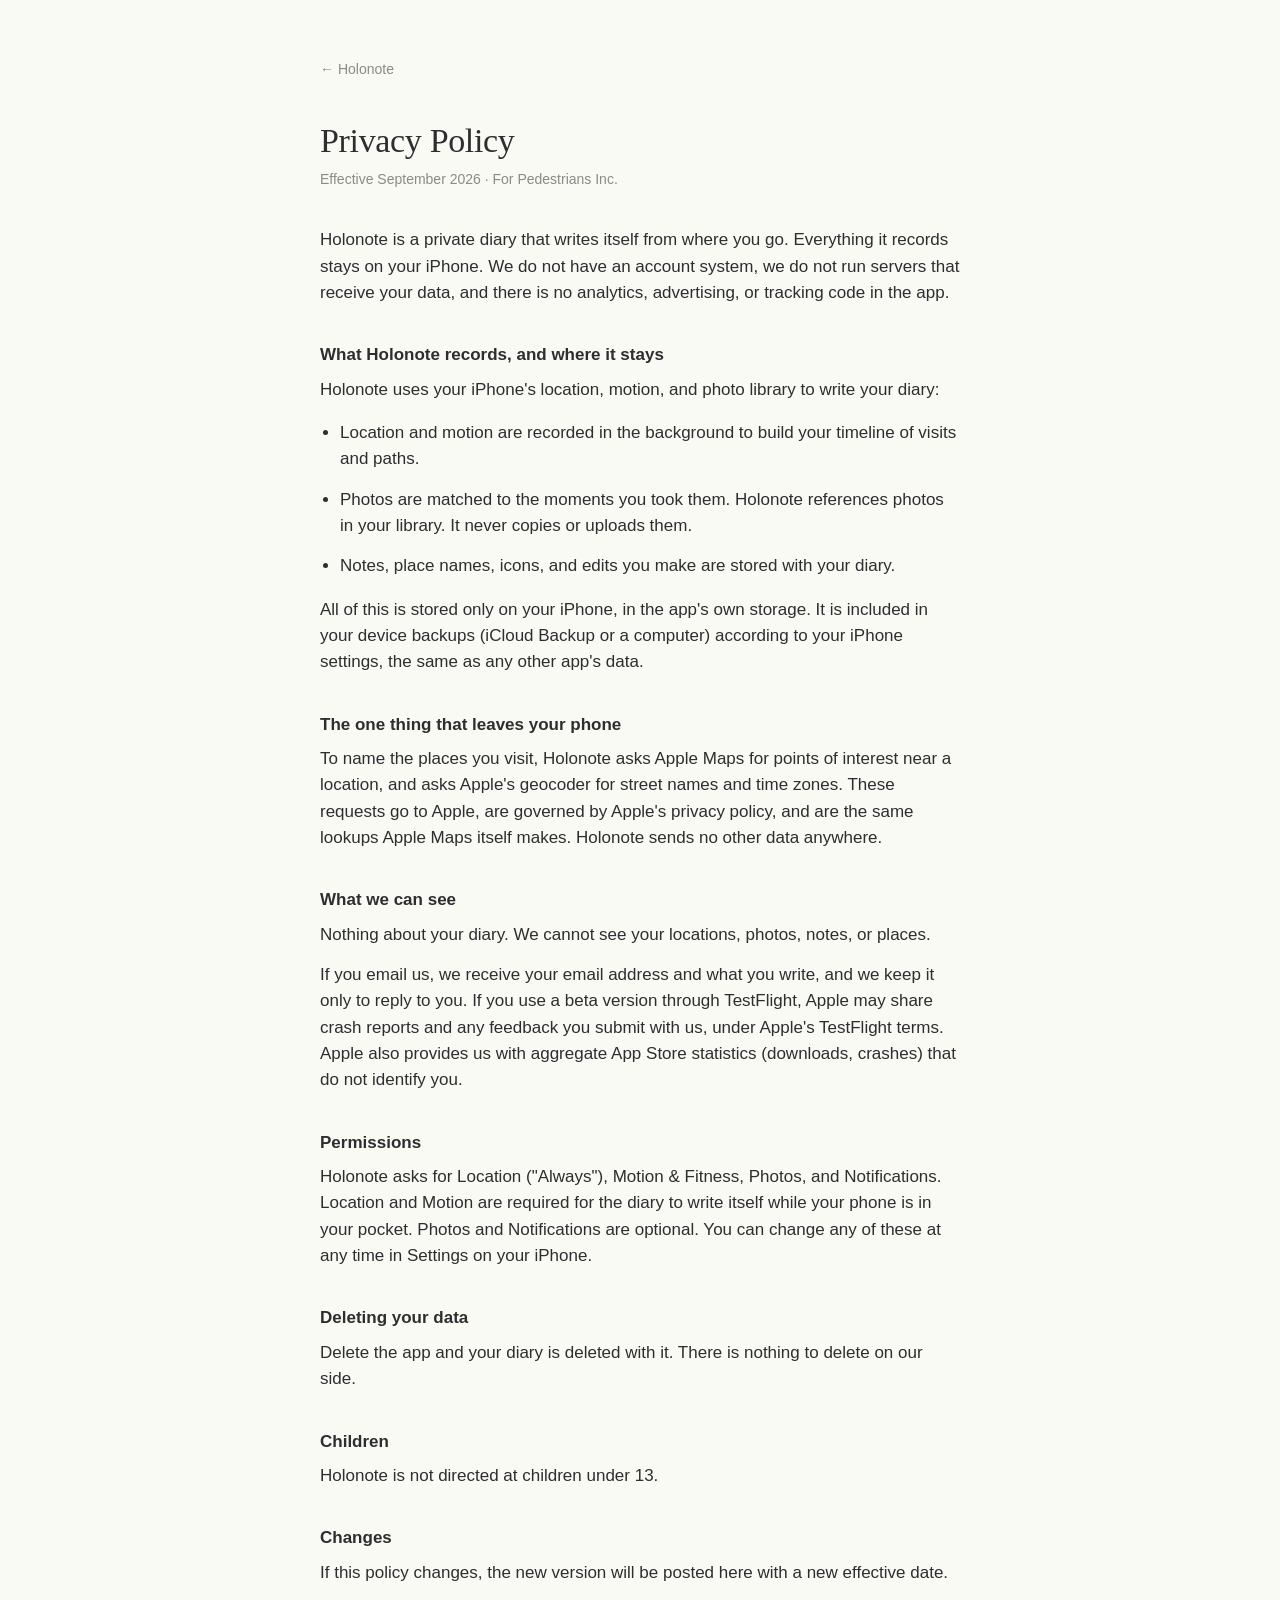
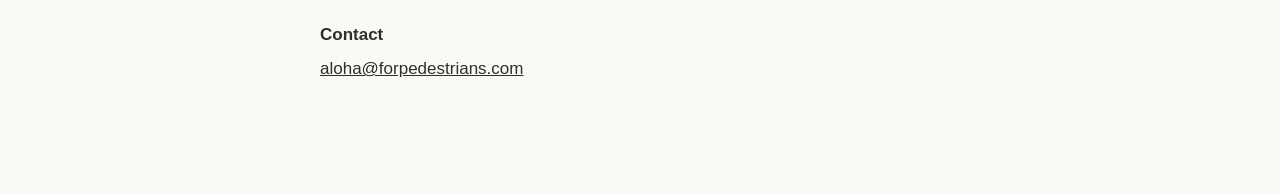
==== privacy.html @ eeb0557f "Holonote site: icon, tagline, App Store badge, privacy and terms Co-Authored-By: Claude Fable 5.1 <n" ====
<!doctype html>
<html lang="en">
<head>
  <meta charset="utf-8">
  <meta name="viewport" content="width=device-width, initial-scale=1">
  <title>Privacy · Holonote</title>
  <link rel="icon" href="icon.png">
  <link rel="stylesheet" href="style.css">
</head>
<body>
  <article class="page">
    <a class="back" href="index.html">← Holonote</a>
    <h1>Privacy Policy</h1>
    <p class="meta">Effective September 2026 · For Pedestrians Inc.</p>

    <p>Holonote is a private diary that writes itself from where you go. Everything it records stays on your iPhone. We do not have an account system, we do not run servers that receive your data, and there is no analytics, advertising, or tracking code in the app.</p>

    <h2>What Holonote records, and where it stays</h2>
    <p>Holonote uses your iPhone's location, motion, and photo library to write your diary:</p>
    <ul>
      <li>Location and motion are recorded in the background to build your timeline of visits and paths.</li>
      <li>Photos are matched to the moments you took them. Holonote references photos in your library. It never copies or uploads them.</li>
      <li>Notes, place names, icons, and edits you make are stored with your diary.</li>
    </ul>
    <p>All of this is stored only on your iPhone, in the app's own storage. It is included in your device backups (iCloud Backup or a computer) according to your iPhone settings, the same as any other app's data.</p>

    <h2>The one thing that leaves your phone</h2>
    <p>To name the places you visit, Holonote asks Apple Maps for points of interest near a location, and asks Apple's geocoder for street names and time zones. These requests go to Apple, are governed by Apple's privacy policy, and are the same lookups Apple Maps itself makes. Holonote sends no other data anywhere.</p>

    <h2>What we can see</h2>
    <p>Nothing about your diary. We cannot see your locations, photos, notes, or places.</p>
    <p>If you email us, we receive your email address and what you write, and we keep it only to reply to you. If you use a beta version through TestFlight, Apple may share crash reports and any feedback you submit with us, under Apple's TestFlight terms. Apple also provides us with aggregate App Store statistics (downloads, crashes) that do not identify you.</p>

    <h2>Permissions</h2>
    <p>Holonote asks for Location ("Always"), Motion &amp; Fitness, Photos, and Notifications. Location and Motion are required for the diary to write itself while your phone is in your pocket. Photos and Notifications are optional. You can change any of these at any time in Settings on your iPhone.</p>

    <h2>Deleting your data</h2>
    <p>Delete the app and your diary is deleted with it. There is nothing to delete on our side.</p>

    <h2>Children</h2>
    <p>Holonote is not directed at children under 13.</p>

    <h2>Changes</h2>
    <p>If this policy changes, the new version will be posted here with a new effective date.</p>

    <h2>Contact</h2>
    <p><a href="mailto:aloha@forpedestrians.com">aloha@forpedestrians.com</a></p>
  </article>
</body>
</html>
---- style.css ----
/* Holonote site — the app's grounds and inks, light and dark */

:root {
  --ground: hsl(60, 30%, 97%);
  --ink: hsl(210, 2%, 18%);
  --ink-soft: hsla(210, 2%, 18%, 0.55);
  --rule: hsla(210, 2%, 18%, 0.12);
  --serif: "Iowan Old Style", "Palatino Linotype", Palatino, Georgia, serif;
  --sans: -apple-system, BlinkMacSystemFont, "SF Pro Text", "Helvetica Neue", Helvetica, Arial, sans-serif;
  color-scheme: light dark;
}

@media (prefers-color-scheme: dark) {
  :root {
    --ground: hsl(220, 24%, 12%);
    --ink: hsl(0, 0%, 100%);
    --ink-soft: hsla(210, 7%, 84%, 0.55);
    --rule: hsla(210, 7%, 84%, 0.14);
  }
}

* { box-sizing: border-box; }

html, body { height: 100%; }

body {
  margin: 0;
  background: var(--ground);
  color: var(--ink);
  font-family: var(--sans);
  -webkit-font-smoothing: antialiased;
  padding: 0 24px;
}

/* Home: everything centred in the viewport */

.hero {
  min-height: 100svh;
  display: flex;
  flex-direction: column;
  align-items: center;
  justify-content: center;
  text-align: center;
  gap: 0;
}

.hero > * { min-width: 0; }

.icon {
  width: 120px;
  height: 120px;
  border-radius: 27px;
  box-shadow: 0 8px 24px hsla(0, 0%, 0%, 0.12);
}

h1 {
  font-family: var(--sans);
  font-weight: 600;
  font-size: 22px;
  letter-spacing: -0.01em;
  margin: 28px 0 0;
}

.tagline {
  font-family: var(--serif);
  font-size: 30px;
  line-height: 1.25;
  margin: 12px 0 0;
  align-self: stretch;
}

.badge {
  display: inline-block;
  margin-top: 40px;
  line-height: 0;
}

.badge img {
  height: 54px;
  width: auto;
}

.foot {
  position: absolute;
  left: 0;
  right: 0;
  bottom: 28px;
  text-align: center;
  font-size: 13px;
  color: var(--ink-soft);
}

.foot a {
  color: inherit;
  text-decoration: none;
}

.foot a:hover { text-decoration: underline; }

.foot .dot { margin: 0 10px; }

/* Text pages */

.page {
  max-width: 640px;
  margin: 0 auto;
  padding: 56px 0 96px;
  font-size: 17px;
  line-height: 1.55;
}

.page .back {
  display: inline-block;
  color: var(--ink-soft);
  text-decoration: none;
  font-size: 14px;
  margin-bottom: 40px;
}

.page .back:hover { text-decoration: underline; }

.page h1 {
  font-family: var(--serif);
  font-weight: 400;
  font-size: 34px;
  line-height: 1.2;
  margin: 0 0 8px;
}

.page .meta {
  color: var(--ink-soft);
  font-size: 14px;
  margin: 0 0 36px;
}

.page h2 {
  font-size: 17px;
  font-weight: 600;
  margin: 36px 0 8px;
}

.page p, .page li { margin: 0 0 14px; }

.page ul { padding-left: 20px; }

.page a { color: inherit; }

@media (max-width: 420px) {
  .icon { width: 100px; height: 100px; border-radius: 22px; }
  .tagline { font-size: 26px; }
}
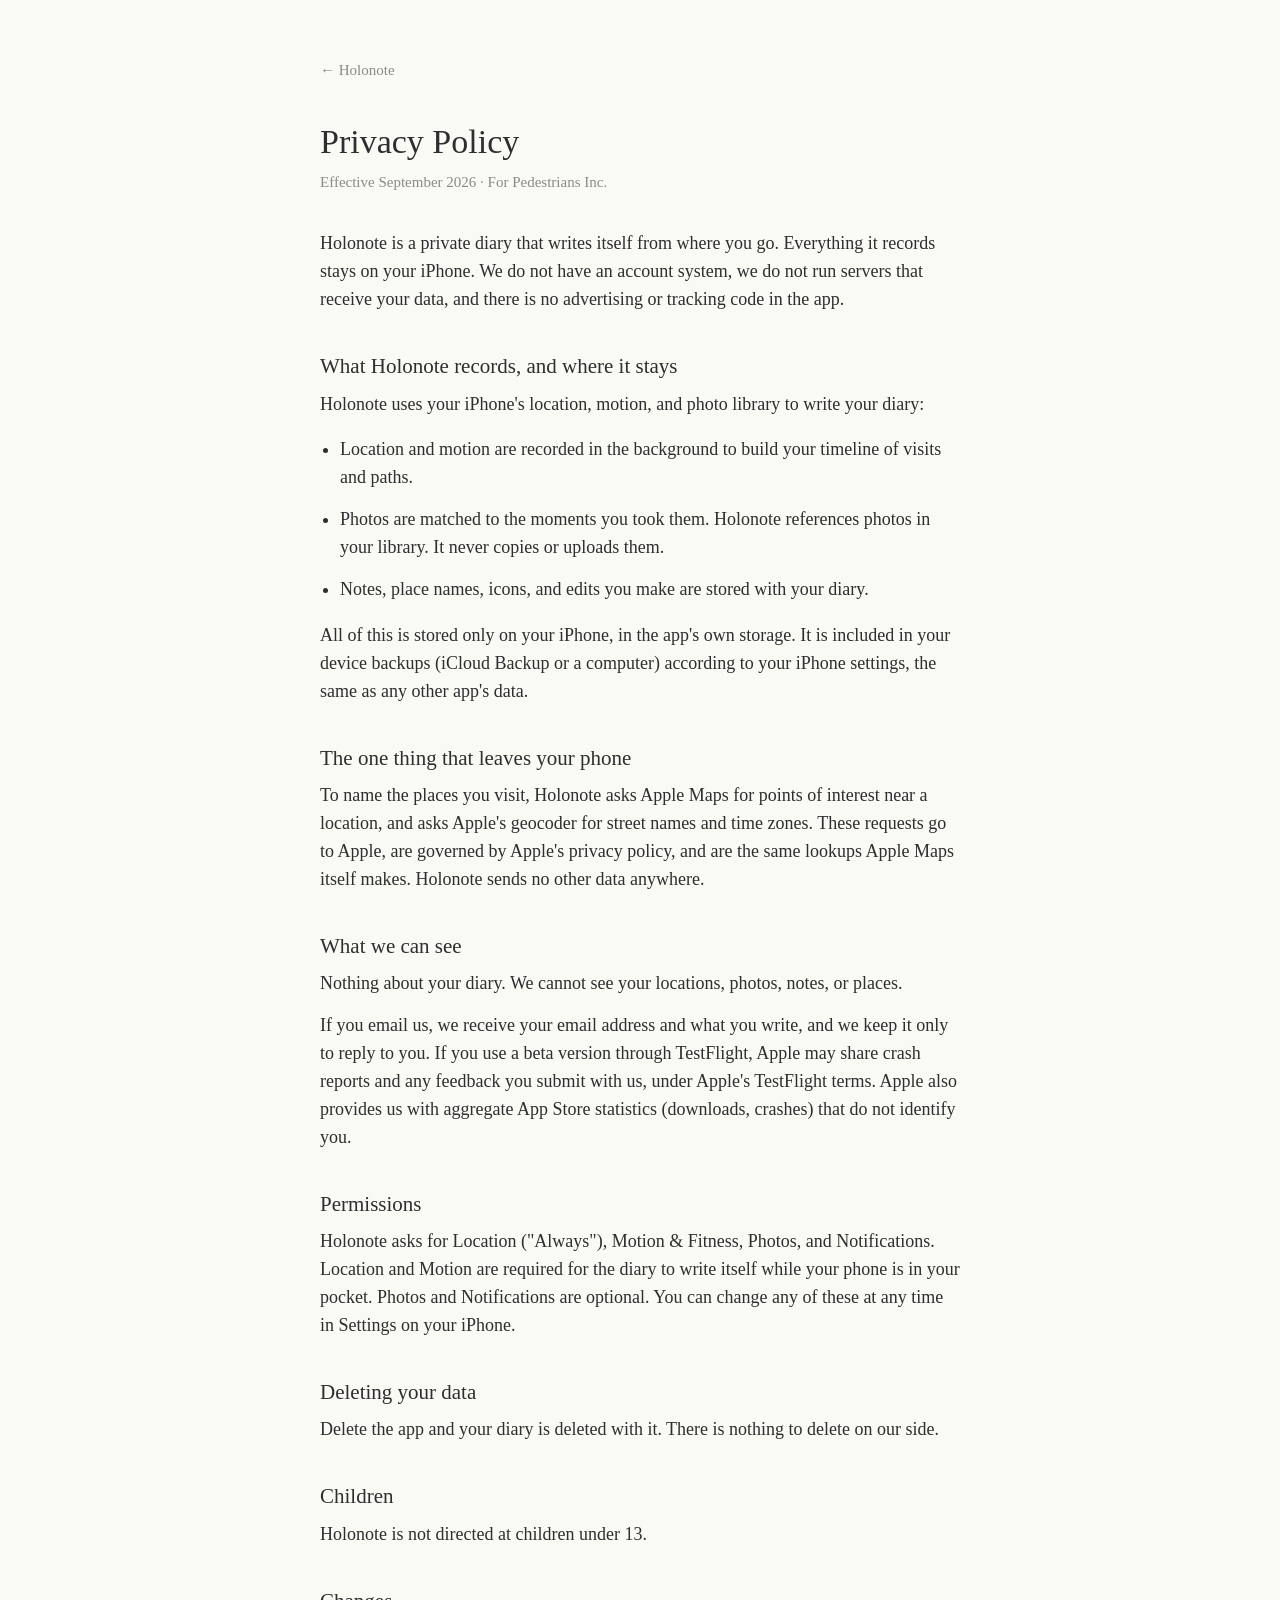
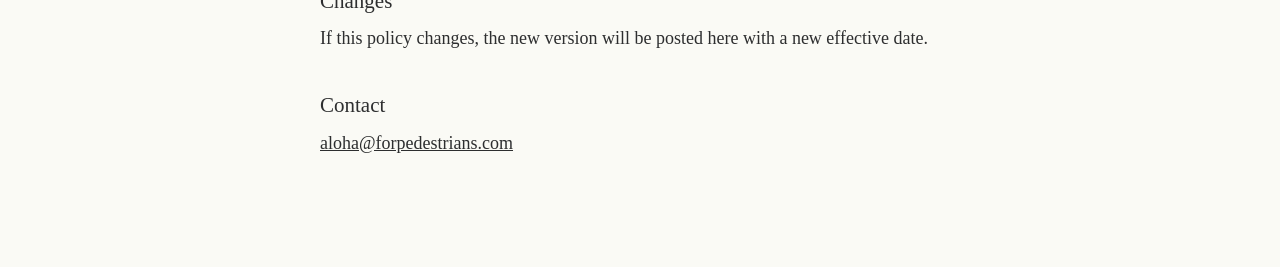
==== commit 71eda71c: "Privacy: drop the word analytics from the opener Co-Authored-By: Claude Fable 5.1 <noreply@anthropic" ====
--- a/privacy.html
+++ b/privacy.html
@@ -13,7 +13,7 @@
     <h1>Privacy Policy</h1>
     <p class="meta">Effective September 2026 · For Pedestrians Inc.</p>
 
-    <p>Holonote is a private diary that writes itself from where you go. Everything it records stays on your iPhone. We do not have an account system, we do not run servers that receive your data, and there is no analytics, advertising, or tracking code in the app.</p>
+    <p>Holonote is a private diary that writes itself from where you go. Everything it records stays on your iPhone. We do not have an account system, we do not run servers that receive your data, and there is no advertising or tracking code in the app.</p>
 
     <h2>What Holonote records, and where it stays</h2>
     <p>Holonote uses your iPhone's location, motion, and photo library to write your diary:</p>
--- a/style.css
+++ b/style.css
@@ -6,7 +6,6 @@
   --ink-soft: hsla(210, 2%, 18%, 0.55);
   --rule: hsla(210, 2%, 18%, 0.12);
   --serif: "Iowan Old Style", "Palatino Linotype", Palatino, Georgia, serif;
-  --sans: -apple-system, BlinkMacSystemFont, "SF Pro Text", "Helvetica Neue", Helvetica, Arial, sans-serif;
   color-scheme: light dark;
 }
 
@@ -27,7 +26,7 @@
   margin: 0;
   background: var(--ground);
   color: var(--ink);
-  font-family: var(--sans);
+  font-family: var(--serif);
   -webkit-font-smoothing: antialiased;
   padding: 0 24px;
 }
@@ -54,10 +53,8 @@
 }
 
 h1 {
-  font-family: var(--sans);
-  font-weight: 600;
-  font-size: 22px;
-  letter-spacing: -0.01em;
+  font-weight: 400;
+  font-size: 24px;
   margin: 28px 0 0;
 }
 
@@ -86,7 +83,7 @@
   right: 0;
   bottom: 28px;
   text-align: center;
-  font-size: 13px;
+  font-size: 15px;
   color: var(--ink-soft);
 }
 
@@ -105,7 +102,7 @@
   max-width: 640px;
   margin: 0 auto;
   padding: 56px 0 96px;
-  font-size: 17px;
+  font-size: 18px;
   line-height: 1.55;
 }
 
@@ -113,7 +110,7 @@
   display: inline-block;
   color: var(--ink-soft);
   text-decoration: none;
-  font-size: 14px;
+  font-size: 15px;
   margin-bottom: 40px;
 }
 
@@ -129,13 +126,13 @@
 
 .page .meta {
   color: var(--ink-soft);
-  font-size: 14px;
+  font-size: 15px;
   margin: 0 0 36px;
 }
 
 .page h2 {
-  font-size: 17px;
-  font-weight: 600;
+  font-size: 21px;
+  font-weight: 400;
   margin: 36px 0 8px;
 }
 
